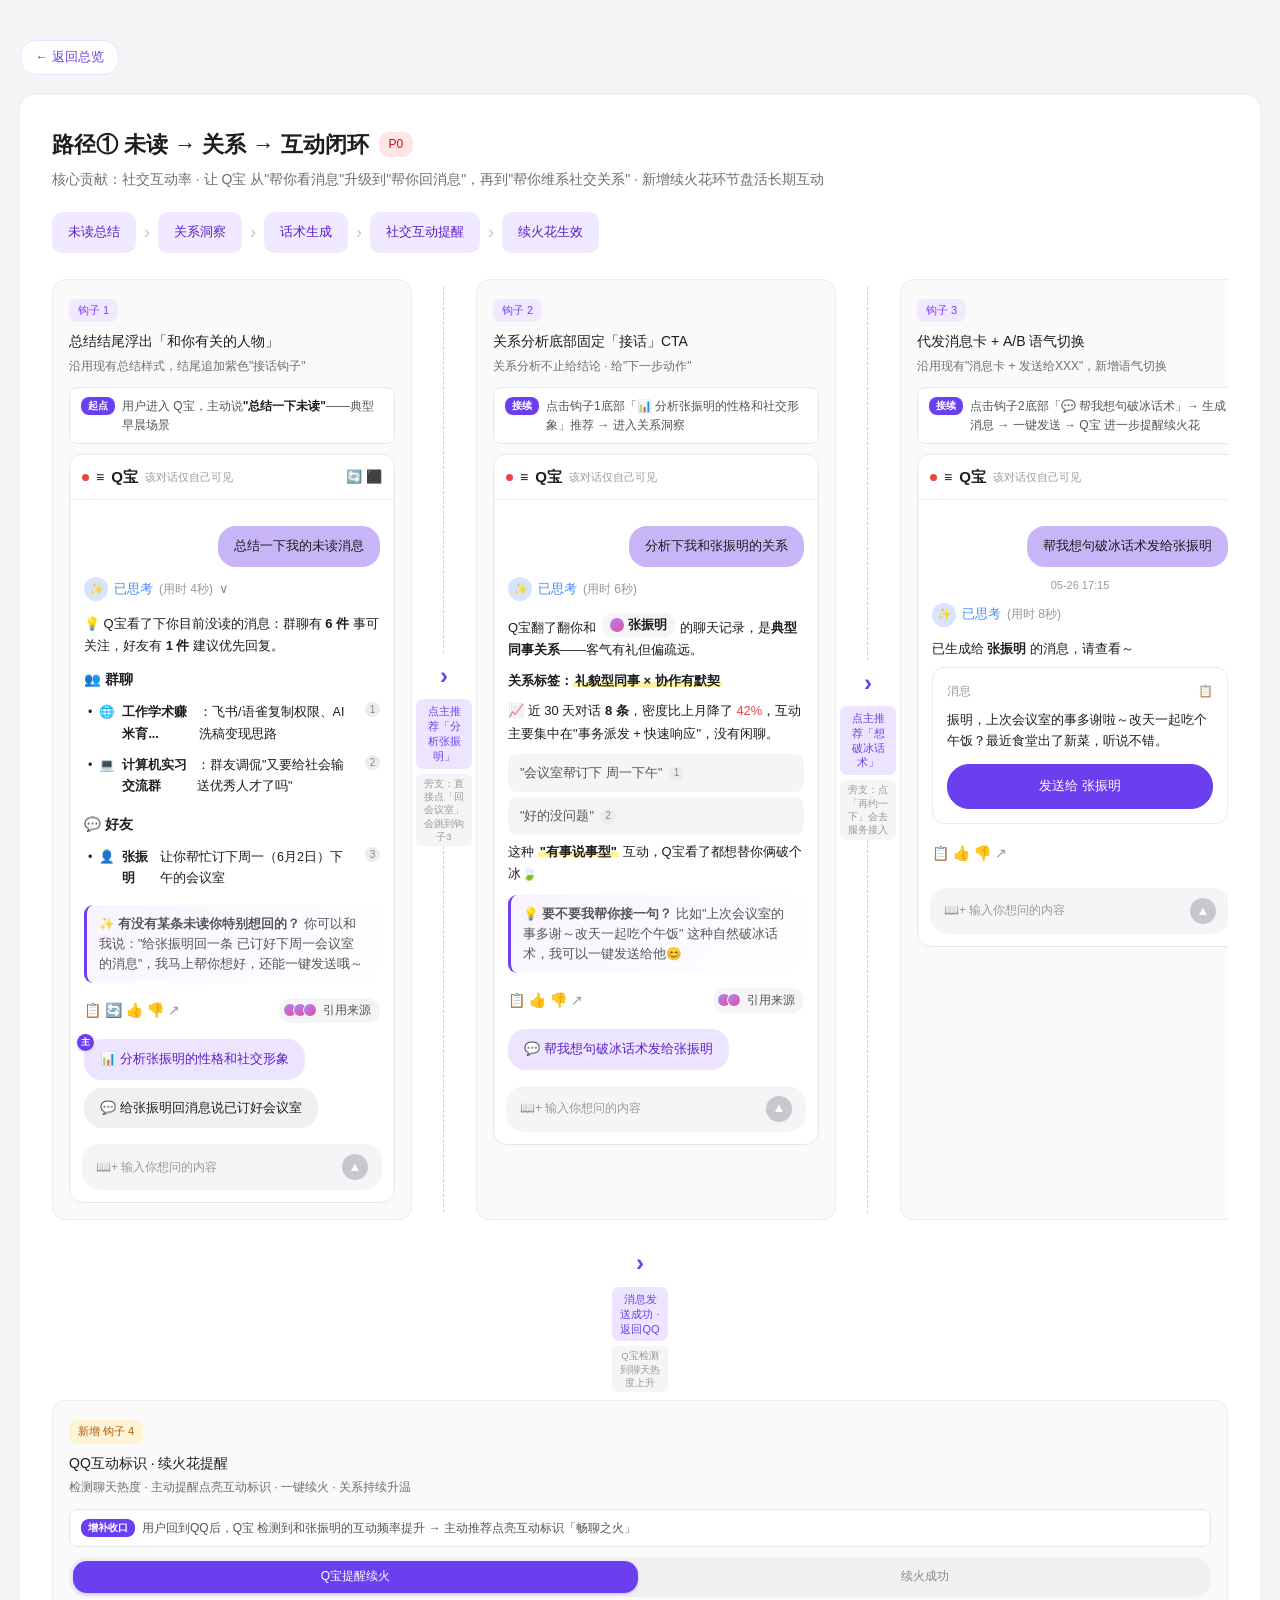
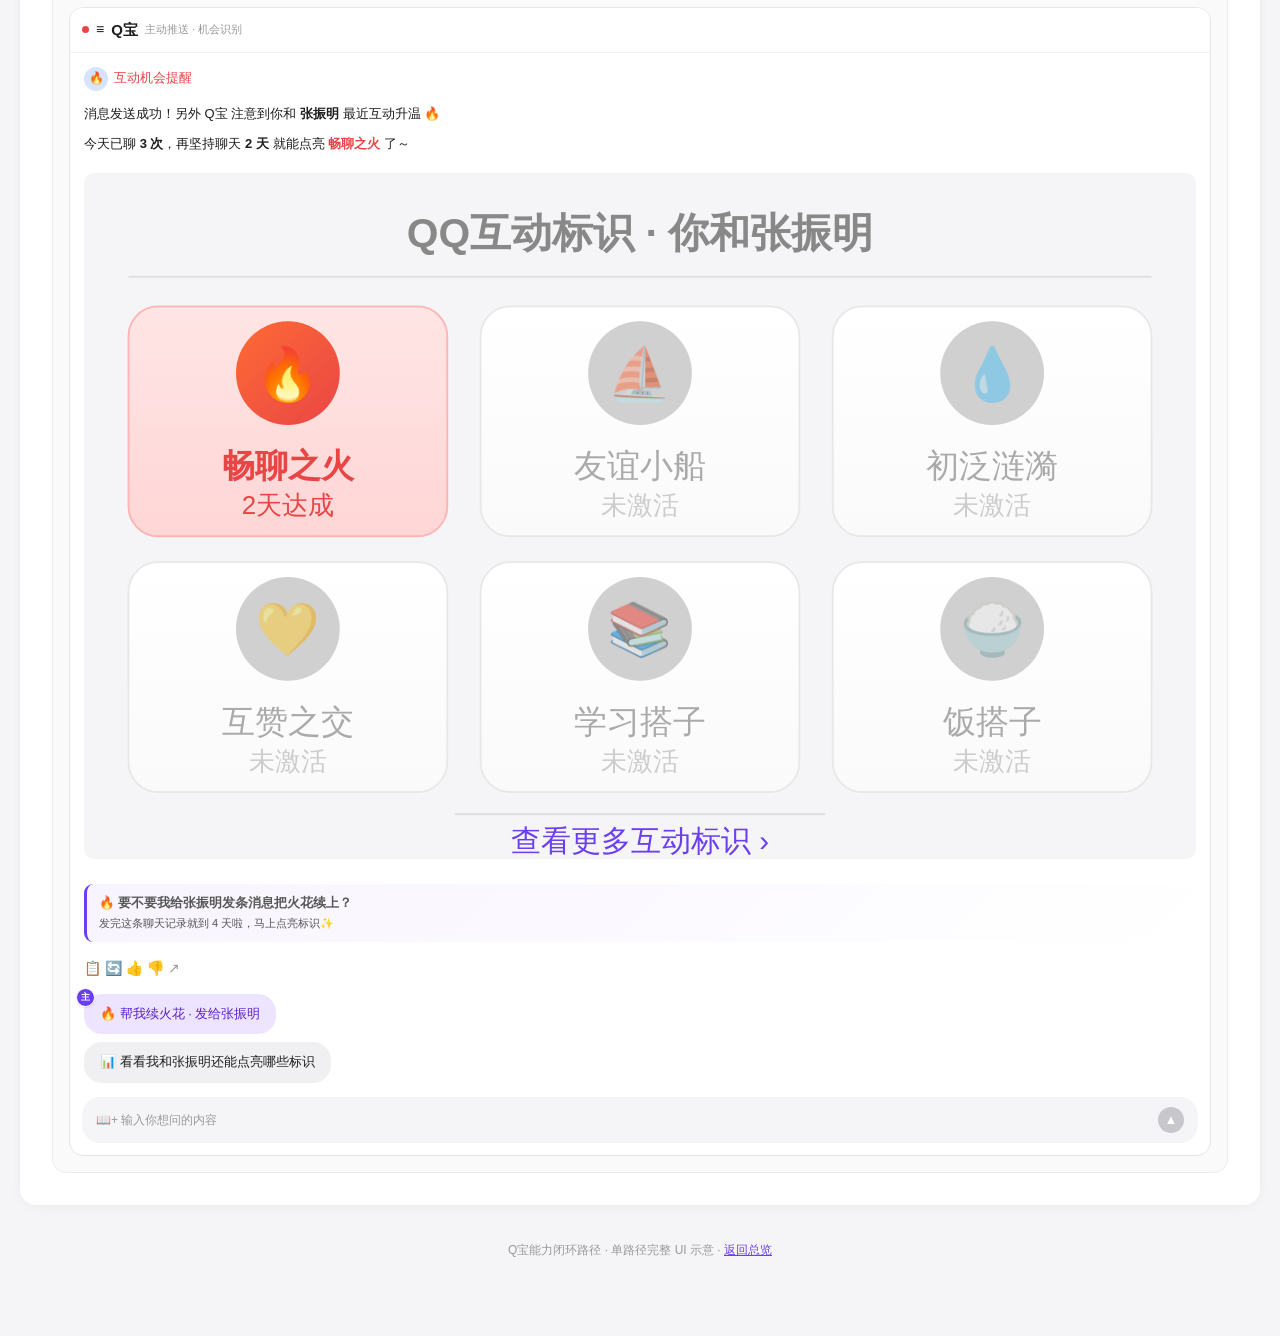
==== path1-interaction-plus.html @ 91e0b29a "feat: add hook 4 - QQ badge spark-maintenance node to path1" ====
<!DOCTYPE html>
<html lang="zh">
<head>
<meta charset="UTF-8">
<title>路径① 未读→关系→互动闭环（续火花版）· Q宝闭环路径</title>
<link rel="stylesheet" href="styles.css">
</head>
<body>
<div class="container">

  <div class="back-bar">
    <a class="back-link" href="index.html">← 返回总览</a>
  </div>

  <div class="path-section" id="p1">
<div class="path-title">
      路径① 未读 → 关系 → 互动闭环
      <span class="path-tag tag-p0">P0</span>
</div>
<div class="path-main">核心贡献：社交互动率 · 让 Q宝 从"帮你看消息"升级到"帮你回消息"，再到"帮你维系社交关系" · 新增续火花环节盘活长期互动</div>
<div class="flow">
<div class="flow-step">未读总结</div>
<div class="flow-arrow">›</div>
<div class="flow-step">关系洞察</div>
<div class="flow-arrow">›</div>
<div class="flow-step">话术生成</div>
<div class="flow-arrow">›</div>
<div class="flow-step">社交互动提醒</div>
<div class="flow-arrow">›</div>
<div class="flow-step">续火花生效</div>
</div>
<div class="hooks-row">
<!-- 钩子1：未读总结追加"和你有关的人物" -->
<div class="hook-card">
<span class="hook-label">钩子 1</span>
<div class="hook-title">总结结尾浮出「和你有关的人物」</div>
<div class="hook-desc">沿用现有总结样式，结尾追加紫色"接话钩子"</div>
<div class="scene-bar">
<span class="scene-step">起点</span>
<span>用户进入 Q宝，主动说<b>"总结一下未读"</b>——典型早晨场景</span>
</div>
<div class="phone">
<div class="ph-header">
<span class="red-dot"></span><span class="icon">≡</span>
<span class="qbao">Q宝</span><span class="meta">该对话仅自己可见</span>
<span class="right-icons">🔄 ⬛</span>
</div>
<div class="ph-body">
<div class="bub-user">总结一下我的未读消息</div>
<div class="think">
<span class="ico">✨</span><span class="label">已思考</span><span class="meta">(用时 4秒)</span><span class="caret">∨</span>
</div>
<div class="answer">
<p>💡 Q宝看了下你目前没读的消息：群聊有 <b>6 件</b> 事可关注，好友有 <b>1 件</b> 建议优先回复。</p>
<span class="h-tag">👥 群聊</span>
<ul>
<li>🌐 <b>工作学术赚米育...</b>：飞书/语雀复制权限、AI 洗稿变现思路<span class="ref">1</span></li>
<li>💻 <b>计算机实习交流群</b>：群友调侃"又要给社会输送优秀人才了吗"<span class="ref">2</span></li>
</ul>
<span class="h-tag">💬 好友</span>
<ul>
<li>👤 <b>张振明</b> 让你帮忙订下周一（6月2日）下午的会议室<span class="ref">3</span></li>
</ul>
<div class="evidence evidence-cta" style="margin-top:10px;">
                ✨ <b>有没有某条未读你特别想回的？</b> 你可以和我说："给张振明回一条 已订好下周一会议室 的消息"，我马上帮你想好，还能一键发送哦～
              </div>
</div>
<div class="action-bar">
              📋 🔄 👍 👎 ↗
              <span class="source-pill"><span class="ava-stack"><span class="a"></span><span class="a"></span><span class="a"></span></span>引用来源</span>
</div>
<div class="reco-q reco-q-strong reco-q-main">📊 分析张振明的性格和社交形象</div>
<div class="reco-q">💬 给张振明回消息说已订好会议室</div>
</div>
<div class="ph-input">📖+ 输入你想问的内容<span class="send">▲</span></div>
</div>
</div>
<!-- 衔接：钩子1 → 钩子2 -->
<div class="hook-bridge">
<div class="bridge-arrow">›</div>
<div class="bridge-action">点主推荐「分析张振明」</div>
<div class="bridge-sub">旁支：直接点「回会议室」会跳到钩子3</div>
</div>
<!-- 钩子2：关系卡片底部"接话"CTA -->
<div class="hook-card">
<span class="hook-label">钩子 2</span>
<div class="hook-title">关系分析底部固定「接话」CTA</div>
<div class="hook-desc">关系分析不止给结论 · 给"下一步动作"</div>
<div class="scene-bar">
<span class="scene-step">接续</span>
<span>点击钩子1底部「📊 分析张振明的性格和社交形象」推荐 → 进入关系洞察</span>
</div>
<div class="phone">
<div class="ph-header">
<span class="red-dot"></span><span class="icon">≡</span>
<span class="qbao">Q宝</span><span class="meta">该对话仅自己可见</span>
</div>
<div class="ph-body">
<div class="bub-user">分析下我和张振明的关系</div>
<div class="think">
<span class="ico">✨</span><span class="label">已思考</span><span class="meta">(用时 6秒)</span>
</div>
<div class="answer">
<p>Q宝翻了翻你和 <span class="friend-pill"><span class="ava"></span><b>张振明</b></span> 的聊天记录，是<b>典型同事关系</b>——客气有礼但偏疏远。</p>
<span class="label-tag">关系标签：<span class="accent">礼貌型同事 × 协作有默契</span></span>
<p style="margin-top:8px;">📈 近 30 天对话 <b>8 条</b>，密度比上月降了 <span style="color:#e84545;">42%</span>，互动主要集中在"事务派发 + 快速响应"，没有闲聊。</p>
<div class="evidence">"会议室帮订下 周一下午" <span class="ref">1</span></div>
<div class="evidence">"好的没问题" <span class="ref">2</span></div>
<p style="margin-top:6px;">这种 <b><span class="accent">"有事说事型"</span></b> 互动，Q宝看了都想替你俩破个冰🍃</p>
<div class="evidence evidence-cta" style="margin-top:10px;">
                💡 <b>要不要我帮你接一句？</b> 比如"上次会议室的事多谢～改天一起吃个午饭" 这种自然破冰话术，我可以一键发送给他😊
              </div>
</div>
<div class="action-bar">📋 👍 👎 ↗<span class="source-pill"><span class="ava-stack"><span class="a"></span><span class="a"></span></span>引用来源</span></div>
<div class="reco-q reco-q-strong">💬 帮我想句破冰话术发给张振明</div>
</div>
<div class="ph-input">📖+ 输入你想问的内容<span class="send">▲</span></div>
</div>
</div>
<!-- 衔接：钩子2 → 钩子3 -->
<div class="hook-bridge">
<div class="bridge-arrow">›</div>
<div class="bridge-action">点主推荐「想破冰话术」</div>
<div class="bridge-sub">旁支：点「再约一下」会去服务接入</div>
</div>
<!-- 钩子3：代发消息 A/B 语气切换 -->
<div class="hook-card">
<span class="hook-label">钩子 3</span>
<div class="hook-title">代发消息卡 + A/B 语气切换</div>
<div class="hook-desc">沿用现有"消息卡 + 发送给XXX"，新增语气切换</div>
<div class="scene-bar">
<span class="scene-step">接续</span>
<span>点击钩子2底部「💬 帮我想句破冰话术」→ 生成消息 → 一键发送 → Q宝 进一步提醒续火花</span>
</div>
<div class="branch-group"><div class="branch-view active" data-view="main"><div class="phone">
<div class="ph-header">
<span class="red-dot"></span><span class="icon">≡</span>
<span class="qbao">Q宝</span><span class="meta">该对话仅自己可见</span>
</div>
<div class="ph-body">
<div class="bub-user">帮我想句破冰话术发给张振明</div>
<div class="timestamp">05-26 17:15</div>
<div class="think"><span class="ico">✨</span><span class="label">已思考</span><span class="meta">(用时 8秒)</span></div>
<p style="font-size:12.5px;color:#1d1d1f;margin-bottom:8px;">已生成给 <b>张振明</b> 的消息，请查看～</p>
<div class="send-msg-card">
<div class="label">
<span>消息</span>
<span>📋</span>
</div>
<div class="content">
                振明，上次会议室的事多谢啦～改天一起吃个午饭？最近食堂出了新菜，听说不错。
              </div>
<div class="send-btn send-btn-primary">发送给 张振明</div>
</div>
<div class="action-bar">📋 👍 👎 ↗</div>
</div>
<div class="ph-input">📖+ 输入你想问的内容<span class="send">▲</span></div>
</div>
</div>
</div></div><div class="branch-view" data-view="work"><div class="phone">
<div class="ph-header">
<span class="red-dot"></span><span class="icon">≡</span>
<span class="qbao">Q宝</span><span class="meta">该对话仅自己可见</span>
</div>
<div class="ph-body">
<div class="bub-user">帮我想句破冰话术发给张振明</div>
<div class="timestamp">05-26 17:15</div>
<div class="think"><span class="ico">✨</span><span class="label">已思考</span><span class="meta">(用时 8秒)</span></div>
<p style="font-size:12.5px;color:#1d1d1f;margin-bottom:8px;">已生成给 <b>张振明</b> 的消息，请查看～</p>
<div class="send-msg-card">
<div class="label"><span>消息</span><span>📋</span></div>
<div class="content">振明你好，关于上周协助订会议室的事，再次表示感谢。如果方便的话，下周可以约个简短的对齐会议，同步下进展。</div>
<div style="display:flex;gap:6px;margin-bottom:10px;">
<div style="flex:1;text-align:center;padding:6px;background:#f0f0f3;border-radius:14px;font-size:11px;color:#888;">朋友版</div>
<div style="flex:1;text-align:center;padding:6px;background:#ede5ff;border-radius:14px;font-size:11px;color:#6b3ff0;font-weight:500;">职场版 ✓</div>
</div>
<div class="send-btn">发送给 张振明</div>
</div>
<div class="action-bar">📋 👍 👎 ↗</div>
</div>
<div class="ph-input">📖+ 输入你想问的内容<span class="send">▲</span></div>
</div></div></div>
<!-- 衔接：钩子3 → 钩子4 -->
<div class="hook-bridge">
<div class="bridge-arrow">›</div>
<div class="bridge-action">消息发送成功 · 返回QQ</div>
<div class="bridge-sub">Q宝检测到聊天热度上升</div>
</div>
<!-- 钩子4：互动标识 · 续火花 -->
<div class="hook-card">
<span class="hook-label is-insert">新增 钩子 4</span>
<div class="hook-title">QQ互动标识 · 续火花提醒</div>
<div class="hook-desc">检测聊天热度 · 主动提醒点亮互动标识 · 一键续火 · 关系持续升温</div>
<div class="scene-bar">
<span class="scene-step">增补收口</span>
<span>用户回到QQ后，Q宝 检测到和张振明的互动频率提升 → 主动推荐点亮互动标识「畅聊之火」</span>
</div>
<div class="branch-group">
<div class="branch-tabs">
<div class="branch-tab active" data-view="reminder">Q宝提醒续火</div>
<div class="branch-tab" data-view="sent">续火成功</div>
</div>
<!-- Tab A：Q宝提醒续火花 · 带SVG视觉图示 -->
<div class="branch-view active" data-view="reminder"><div class="phone">
<div class="ph-header">
<span class="red-dot"></span><span class="icon">≡</span>
<span class="qbao">Q宝</span><span class="meta">主动推送 · 机会识别</span>
</div>
<div class="ph-body" style="padding:14px;">
<div class="think"><span class="ico">🔥</span><span class="label" style="color:#e84545;">互动机会提醒</span></div>
<div class="answer">
<p style="margin-bottom:8px;">消息发送成功！另外 Q宝 注意到你和 <b>张振明</b> 最近互动升温 🔥</p>
<p style="margin-bottom:12px;">今天已聊 <b>3 次</b>，再坚持聊天 <b>2 天</b> 就能点亮 <b><span style="color:#e84545;">畅聊之火</span></b> 了～</p>
</div>
<!-- QQ 互动标识视觉图 - SVG 生成 -->
<svg viewBox="0 0 300 185" style="width:100%;height:auto;border-radius:10px;margin:6px 0 12px;background:#f5f5f7;">
<defs>
<linearGradient id="bgActive" x1="0" y1="0" x2="0" y2="1"><stop offset="0%" stop-color="#ffe5e5"/><stop offset="100%" stop-color="#ffd6d6"/></linearGradient>
<linearGradient id="bgInactive" x1="0" y1="0" x2="0" y2="1"><stop offset="0%" stop-color="#ffffff"/><stop offset="100%" stop-color="#fafafa"/></linearGradient>
<linearGradient id="fireGrad" x1="0" y1="0" x2="1" y2="1"><stop offset="0%" stop-color="#ff6b35"/><stop offset="100%" stop-color="#e84545"/></linearGradient>
</defs>
<rect x="0" y="0" width="300" height="185" rx="10" fill="#f5f5f7"/>
<text x="150" y="20" text-anchor="middle" font-size="11" font-weight="600" fill="#888" font-family="PingFang SC,sans-serif">QQ互动标识 · 你和张振明</text>
<line x1="12" y1="28" x2="288" y2="28" stroke="#e0e0e0" stroke-width="0.5"/>
<g transform="translate(12,36)">
<rect width="86" height="62" rx="8" fill="url(#bgActive)" stroke="#ffb3b3" stroke-width="0.5"/>
<rect x="29" y="4" width="28" height="28" rx="14" fill="url(#fireGrad)"/>
<text x="43" y="23" text-anchor="middle" font-size="14">🔥</text>
<text x="43" y="46" text-anchor="middle" font-size="9" fill="#e84545" font-weight="600" font-family="PingFang SC,sans-serif">畅聊之火</text>
<text x="43" y="56" text-anchor="middle" font-size="7" fill="#e84545" font-family="PingFang SC,sans-serif">2天达成</text>
</g>
<g transform="translate(107,36)">
<rect width="86" height="62" rx="8" fill="url(#bgInactive)" stroke="#e8e8e8" stroke-width="0.5"/>
<rect x="29" y="4" width="28" height="28" rx="14" fill="#d0d0d0"/>
<text x="43" y="23" text-anchor="middle" font-size="14" opacity="0.5">⛵</text>
<text x="43" y="46" text-anchor="middle" font-size="9" fill="#aaa" font-family="PingFang SC,sans-serif">友谊小船</text>
<text x="43" y="56" text-anchor="middle" font-size="7" fill="#ccc" font-family="PingFang SC,sans-serif">未激活</text>
</g>
<g transform="translate(202,36)">
<rect width="86" height="62" rx="8" fill="url(#bgInactive)" stroke="#e8e8e8" stroke-width="0.5"/>
<rect x="29" y="4" width="28" height="28" rx="14" fill="#d0d0d0"/>
<text x="43" y="23" text-anchor="middle" font-size="14" opacity="0.5">💧</text>
<text x="43" y="46" text-anchor="middle" font-size="9" fill="#aaa" font-family="PingFang SC,sans-serif">初泛涟漪</text>
<text x="43" y="56" text-anchor="middle" font-size="7" fill="#ccc" font-family="PingFang SC,sans-serif">未激活</text>
</g>
<g transform="translate(12,105)">
<rect width="86" height="62" rx="8" fill="url(#bgInactive)" stroke="#e8e8e8" stroke-width="0.5"/>
<rect x="29" y="4" width="28" height="28" rx="14" fill="#d0d0d0"/>
<text x="43" y="23" text-anchor="middle" font-size="14" opacity="0.5">💛</text>
<text x="43" y="46" text-anchor="middle" font-size="9" fill="#aaa" font-family="PingFang SC,sans-serif">互赞之交</text>
<text x="43" y="56" text-anchor="middle" font-size="7" fill="#ccc" font-family="PingFang SC,sans-serif">未激活</text>
</g>
<g transform="translate(107,105)">
<rect width="86" height="62" rx="8" fill="url(#bgInactive)" stroke="#e8e8e8" stroke-width="0.5"/>
<rect x="29" y="4" width="28" height="28" rx="14" fill="#d0d0d0"/>
<text x="43" y="23" text-anchor="middle" font-size="14" opacity="0.5">📚</text>
<text x="43" y="46" text-anchor="middle" font-size="9" fill="#aaa" font-family="PingFang SC,sans-serif">学习搭子</text>
<text x="43" y="56" text-anchor="middle" font-size="7" fill="#ccc" font-family="PingFang SC,sans-serif">未激活</text>
</g>
<g transform="translate(202,105)">
<rect width="86" height="62" rx="8" fill="url(#bgInactive)" stroke="#e8e8e8" stroke-width="0.5"/>
<rect x="29" y="4" width="28" height="28" rx="14" fill="#d0d0d0"/>
<text x="43" y="23" text-anchor="middle" font-size="14" opacity="0.5">🍚</text>
<text x="43" y="46" text-anchor="middle" font-size="9" fill="#aaa" font-family="PingFang SC,sans-serif">饭搭子</text>
<text x="43" y="56" text-anchor="middle" font-size="7" fill="#ccc" font-family="PingFang SC,sans-serif">未激活</text>
</g>
<g transform="translate(0,173)">
<line x1="100" y1="0" x2="200" y2="0" stroke="#ddd" stroke-width="0.5"/>
<text x="150" y="10" text-anchor="middle" font-size="8" fill="#6b3ff0" font-family="PingFang SC,sans-serif">查看更多互动标识 ›</text>
</g>
</svg>
<div class="evidence evidence-cta" style="margin-top:6px;">
🔥 <b>要不要我给张振明发条消息把火花续上？</b><br>
<span style="font-size:11px;">发完这条聊天记录就到 4 天啦，马上点亮标识✨</span>
</div>
<div class="action-bar">📋 🔄 👍 👎 ↗</div>
<div class="reco-q reco-q-strong reco-q-main" style="margin-top:6px;">🔥 帮我续火花 · 发给张振明</div>
<div class="reco-q">📊 看看我和张振明还能点亮哪些标识</div>
</div>
<div class="ph-input">📖+ 输入你想问的内容<span class="send">▲</span></div>
</div>
</div>
<!-- Tab B：续火成功 · 带SVG视觉图示 -->
<div class="branch-view" data-view="sent"><div class="phone">
<div class="ph-header">
<span class="red-dot"></span><span class="icon">≡</span>
<span class="qbao">Q宝</span><span class="meta">续火完成</span>
</div>
<div class="ph-body" style="padding:14px;">
<div class="bub-user">帮我续火花 · 发给张振明</div>
<div class="timestamp">05-27 09:23</div>
<div class="think"><span class="ico">🔥</span><span class="label" style="color:#e84545;">续火已发出</span></div>
<div class="send-msg-card">
<div class="label"><span>消息</span><span>📋</span></div>
<div class="content">突然发现咱俩今天聊得挺多～再聊两天是不是能点亮那个🔥畅聊之火了 😄</div>
<div class="send-btn send-btn-primary" style="background:#34c759;border-color:#34c759;">✅ 已发送 · 等待回复</div>
</div>
<!-- 续火进度视觉图 - SVG 生成 -->
<svg viewBox="0 0 300 95" style="width:100%;height:auto;border-radius:10px;margin:10px 0;">
<defs>
<linearGradient id="greenBg" x1="0" y1="0" x2="0" y2="1"><stop offset="0%" stop-color="#e8f8e8"/><stop offset="100%" stop-color="#d4f5d4"/></linearGradient>
<linearGradient id="fireGlow" x1="0" y1="0" x2="1" y2="1"><stop offset="0%" stop-color="#ff8844"/><stop offset="100%" stop-color="#ff4444"/></linearGradient>
</defs>
<rect x="0" y="0" width="300" height="95" rx="10" fill="url(#greenBg)" stroke="#b8e6b8" stroke-width="0.5"/>
<circle cx="40" cy="38" r="22" fill="url(#fireGlow)" opacity="0.9"/>
<text x="40" y="44" text-anchor="middle" font-size="22">🔥</text>
<text x="155" y="30" text-anchor="middle" font-size="14" font-weight="600" fill="#1d7035" font-family="PingFang SC,sans-serif">距离点亮「畅聊之火」还有 1 天</text>
<text x="155" y="48" text-anchor="middle" font-size="10" fill="#888" font-family="PingFang SC,sans-serif">对方回复后 · 明天再聊一句即可点亮 ✨</text>
<rect x="30" y="62" width="240" height="6" rx="3" fill="#c8e6c9"/>
<rect x="30" y="62" width="160" height="6" rx="3" fill="#43a047"/>
<text x="270" y="67" text-anchor="end" font-size="8" fill="#43a047" font-weight="600" font-family="PingFang SC,sans-serif">3/4天</text>
</svg>
<div class="evidence evidence-hi">
💡 明天Q宝会再提醒你和张振明续一句话～每次多聊一句，标识就多点亮一个
</div>
<div class="action-bar">📋 🔄 👍 👎 ↗</div>
<div class="reco-q">🔔 给我开个每日续火提醒</div>
</div>
<div class="ph-input">📖+ 输入你想问的内容<span class="send">▲</span></div>
</div>
</div>
</div>
</div>
</div>

  <div style="text-align:center;padding:36px;color:#999;font-size:12px;">
    Q宝能力闭环路径 · 单路径完整 UI 示意 · <a href="index.html" style="color:#6b3ff0;">返回总览</a>
  </div>

</div>
<script>
  document.addEventListener('click', function(e){
    if (!e.target.classList.contains('branch-tab')) return;
    var tab = e.target;
    var group = tab.closest('.branch-group');
    if (!group) return;
    group.querySelectorAll('.branch-tab').forEach(function(t){ t.classList.remove('active'); });
    tab.classList.add('active');
    var target = tab.dataset.view;
    group.querySelectorAll('.branch-view').forEach(function(v){
      v.classList.toggle('active', v.dataset.view === target);
    });
  });
</script>
</body>
</html>
---- styles.css ----
* { box-sizing: border-box; margin: 0; padding: 0; }
body {
  font-family: -apple-system, BlinkMacSystemFont, "PingFang SC", "Microsoft YaHei", sans-serif;
  background: #f5f5f7; color: #1d1d1f; line-height: 1.6;
  padding: 40px 20px;
}
.container { max-width: 1640px; margin: 0 auto; }
h1 { font-size: 28px; font-weight: 600; margin-bottom: 8px; }
.subtitle { color: #6e6e73; font-size: 14px; margin-bottom: 24px; }

/* 顶部返回 */
.back-bar { margin-bottom: 20px; }
.back-link {
  text-decoration: none; color: #6b3ff0; font-size: 13px;
  padding: 6px 14px; background: #fff; border-radius: 16px;
  border: 1px solid #ede0ff; display: inline-flex; align-items: center; gap: 4px;
}
.back-link:hover { background: #ede5ff; }

/* 路径段 */
.path-section {
  background: #fff; border-radius: 16px; padding: 32px;
  box-shadow: 0 2px 12px rgba(0,0,0,0.04);
}
.path-title {
  font-size: 22px; font-weight: 600; margin-bottom: 6px;
  display: flex; align-items: center; gap: 10px;
}
.path-tag {
  display: inline-block; padding: 3px 10px; border-radius: 10px;
  font-size: 12px; font-weight: 500;
}
.tag-p0 { background: #ffe5e5; color: #c91111; }
.tag-p1 { background: #fff3d6; color: #b35900; }
.tag-p2 { background: #e3f2e9; color: #1d7035; }
.tag-p3 { background: #e6f0fb; color: #0856a3; }
.path-main { color: #6e6e73; font-size: 14px; margin-bottom: 20px; line-height: 1.7; }

/* 流程图 */
.flow {
  display: flex; align-items: center; justify-content: flex-start;
  margin: 14px 0 26px; gap: 8px; flex-wrap: wrap;
}
.flow-step {
  padding: 10px 16px; background: #f0e9ff;
  border-radius: 10px; font-size: 13px;
  color: #5b1ec9; font-weight: 500;
}
.flow-arrow { color: #c8c8cc; font-size: 18px; }

/* 钩子卡横排（无栅格限制，flex 自适应） */
.hooks-row {
  display: flex; align-items: stretch; gap: 0;
  overflow-x: auto; padding-bottom: 12px;
}
.hook-card {
  flex: 0 0 360px;
  background: #fafafa; border-radius: 14px; padding: 16px;
  border: 1px solid #ececec;
}
.hook-card.is-insert { background: #fff8e7; border-color: #ffe0a0; }
.hook-bridge {
  flex: 0 0 64px;
  display: flex; flex-direction: column; align-items: center; justify-content: center;
  padding: 8px 4px;
}
.hook-bridge::before, .hook-bridge::after {
  content: ""; flex: 1; width: 1px;
  border-left: 1px dashed #d6c4ff;
}
.hook-bridge .bridge-arrow {
  color: #6b3ff0; font-size: 24px; font-weight: 700; margin: 4px 0;
}
.hook-bridge .bridge-action {
  font-size: 11px; color: #6b3ff0; font-weight: 500;
  background: #ede5ff; padding: 5px 7px; border-radius: 7px;
  text-align: center; line-height: 1.35;
  max-width: 56px;
}
.hook-bridge .bridge-sub {
  font-size: 9.5px; color: #999; line-height: 1.4;
  background: #f5f5f7; padding: 3px 5px; border-radius: 5px;
  text-align: center; max-width: 56px;
  margin-top: 5px;
}

.hook-label {
  font-size: 11px; font-weight: 500; color: #7b3ff2;
  background: #f0e9ff; display: inline-block;
  padding: 3px 9px; border-radius: 8px; margin-bottom: 8px;
}
.hook-label.is-insert { background: #fff3d6; color: #b35900; }
.hook-title { font-size: 14px; font-weight: 500; margin-bottom: 4px; }
.hook-desc { font-size: 12px; color: #6e6e73; margin-bottom: 12px; line-height: 1.55; }

/* 场景叙事条 */
.scene-bar {
  background: #fff; border: 1px solid #e8e8ec;
  border-radius: 8px; padding: 9px 11px; margin-bottom: 10px;
  font-size: 12px; color: #555; line-height: 1.55;
  display: flex; align-items: flex-start; gap: 7px;
}
.scene-bar .scene-step {
  background: #6b3ff0; color: #fff;
  font-size: 10px; font-weight: 600;
  padding: 2px 7px; border-radius: 8px;
  flex-shrink: 0; line-height: 1.4;
}
.scene-bar .scene-step.is-insert { background: #b35900; }
.scene-bar b { color: #1d1d1f; font-weight: 600; }

/* Q宝手机 shell */
.phone {
  background: #fff; border-radius: 14px;
  width: 100%; min-height: 460px;
  border: 1px solid #e5e5ea; overflow: hidden;
  display: flex; flex-direction: column;
}
.ph-header {
  background: #fff; padding: 10px 12px;
  border-bottom: 0.5px solid #f0f0f0;
  display: flex; align-items: center; gap: 7px;
  font-size: 13px; flex-shrink: 0;
}
.ph-header .red-dot { width: 7px; height: 7px; border-radius: 50%; background: #e84545; }
.ph-header .icon { color: #1d1d1f; font-size: 14px; }
.ph-header .qbao { font-weight: 600; font-size: 15px; }
.ph-header .meta { color: #999; font-size: 11px; }
.ph-header .right-icons { margin-left: auto; color: #999; font-size: 13px; display: flex; gap: 8px;}
.ph-body { flex: 1; padding: 16px 14px; background: #fff; overflow-y: auto; }
.ph-input {
  margin: 0 12px 12px; padding: 10px 14px;
  background: #f5f5f7; border-radius: 18px;
  display: flex; align-items: center; gap: 8px;
  font-size: 12px; color: #999;
  flex-shrink: 0;
}
.ph-input .send {
  margin-left: auto; width: 26px; height: 26px;
  border-radius: 50%; background: #c8c8cc; color: #fff;
  display: flex; align-items: center; justify-content: center;
  font-size: 13px;
}

/* 对话气泡 */
.bub-user {
  background: #c8b5f7; color: #1d1d1f;
  padding: 10px 16px; border-radius: 18px;
  max-width: 80%; margin: 10px 0 10px auto;
  font-size: 13px; font-weight: 500;
  width: fit-content;
}

/* 思考状态 */
.think {
  display: flex; align-items: center; gap: 6px;
  font-size: 13px; color: #888; margin-bottom: 12px;
}
.think .ico {
  width: 24px; height: 24px; border-radius: 50%;
  background: #d6e4ff; color: #4a8dff;
  display: flex; align-items: center; justify-content: center;
  font-size: 12px;
}
.think .label { color: #4a8dff; font-weight: 500; font-size: 13px; }
.think .meta { color: #999; font-size: 12px; }

/* 回答正文（markdown 风格） */
.answer { font-size: 13px; line-height: 1.7; color: #1d1d1f; }
.answer p { margin-bottom: 9px; }
.answer b { font-weight: 600; }
.answer .h-tag {
  font-weight: 600; font-size: 13.5px;
  margin: 12px 0 5px; display: block;
}
.answer ul { margin: 5px 0 10px; padding-left: 4px; list-style: none; }
.answer ul li {
  padding: 5px 0; font-size: 12.5px;
  display: flex; gap: 7px; align-items: flex-start;
}
.answer ul li::before { content: "•"; color: #1d1d1f; flex-shrink: 0; }

/* 引用角标 */
.ref {
  display: inline-flex; align-items: center; justify-content: center;
  background: #ececec; color: #888;
  font-size: 10px; border-radius: 8px;
  padding: 0 5px; height: 15px; min-width: 15px;
  margin-left: 3px; vertical-align: middle;
  font-weight: 500;
}

/* 引文小卡 */
.evidence {
  background: #f5f5f7; border-radius: 9px;
  padding: 9px 12px; margin: 5px 0;
  font-size: 12.5px; color: #555; line-height: 1.6;
}
.evidence-hi { background: #fef3c7; border-left: 3px solid #f59e0b; }
.evidence-cta { background: linear-gradient(135deg, #f8f4ff, #fff); border-left: 3px solid #6b3ff0; }

/* 操作栏 */
.action-bar {
  display: flex; gap: 16px; align-items: center;
  padding: 10px 0 8px;
  font-size: 14px; color: #999;
}
.action-bar .source-pill {
  margin-left: auto;
  display: flex; align-items: center; gap: 4px;
  font-size: 12px; color: #555;
  background: #f5f5f7; border-radius: 12px; padding: 3px 9px 3px 4px;
}
.source-pill .ava-stack { display: flex; margin-right: 2px; }
.source-pill .ava-stack .a {
  width: 14px; height: 14px; border-radius: 50%;
  border: 1px solid #fff; margin-left: -4px;
  background: linear-gradient(135deg, #a78bfa, #ec4899);
}
.source-pill .ava-stack .a:first-child { margin-left: 0; }

/* 推荐 query 灰色胶囊 */
.reco-q {
  background: #f0f0f3; color: #1d1d1f;
  padding: 10px 16px; border-radius: 18px;
  font-size: 13px; margin-top: 8px;
  width: fit-content;
}
.reco-q-strong {
  background: #ede5ff; color: #5b1ec9;
  font-weight: 500;
}
.reco-q-main { position: relative; }
.reco-q-main::before {
  content: "主"; position: absolute; left: -8px; top: -6px;
  background: #6b3ff0; color: #fff;
  font-size: 9px; font-weight: 600;
  width: 17px; height: 17px; border-radius: 50%;
  display: flex; align-items: center; justify-content: center;
  border: 1.5px solid #fff;
  box-shadow: 0 1px 2px rgba(0,0,0,0.1);
}

/* 关系小元素 */
.friend-pill {
  display: inline-flex; align-items: center; gap: 4px;
  background: #f5f5f7; padding: 1px 8px; border-radius: 10px;
  margin: 0 2px;
}
.friend-pill .ava {
  width: 14px; height: 14px; border-radius: 50%;
  background: linear-gradient(135deg, #a78bfa, #ec4899);
}
.accent {
  background: linear-gradient(120deg, #fff3a0 0%, #fff3a0 100%);
  background-size: 100% 35%;
  background-position: 0 88%;
  background-repeat: no-repeat;
  padding: 0 2px;
}
.label-tag {
  font-weight: 600; color: #1d1d1f; margin-top: 6px; display: block;
}

/* 代发消息卡 */
.timestamp { text-align: center; font-size: 11px; color: #999; margin: 8px 0; }
.send-msg-card {
  background: #fff; border: 1px solid #ece8f8;
  border-radius: 12px; padding: 14px;
  margin: 8px 0;
}
.send-msg-card .label {
  color: #999; font-size: 12px; margin-bottom: 6px;
  display: flex; justify-content: space-between;
}
.send-msg-card .content {
  font-size: 13px; color: #1d1d1f; line-height: 1.65;
  margin: 8px 0 12px;
}
.send-msg-card .send-btn {
  width: 100%; padding: 11px;
  background: #f8f7fc; border: 0.5px solid #e3dffa;
  border-radius: 22px; text-align: center;
  font-size: 13px; color: #1d1d1f; font-weight: 500;
}
.send-msg-card .send-btn-primary { background: #6b3ff0; color: #fff; border-color: #6b3ff0; }

/* 找人/群卡 */
.person-card {
  background: #fff; border-radius: 14px;
  padding: 12px; margin-bottom: 9px;
  box-shadow: 0 1px 4px rgba(0,0,0,0.04);
  border: 0.5px solid #efefef;
  display: flex; gap: 12px; align-items: center;
}
.person-avatar {
  width: 44px; height: 44px; border-radius: 50%;
  background: linear-gradient(135deg, #ffd6e0, #c5b0ff);
  display: flex; align-items: center; justify-content: center;
  font-size: 20px; flex-shrink: 0;
}
.person-info { flex: 1; min-width: 0; }
.person-info .pname {
  font-size: 14px; font-weight: 500; color: #1d1d1f;
  margin-bottom: 3px;
}
.person-info .ptag {
  display: inline-block;
  background: #f0f0f3; color: #888;
  font-size: 10px; padding: 1px 6px;
  border-radius: 4px; margin-right: 3px;
}
.person-info .preason {
  font-size: 12px; color: #999; margin-top: 3px;
}
.person-add {
  background: #f0f0f3; color: #1d1d1f;
  padding: 7px 14px; border-radius: 16px;
  font-size: 12.5px; flex-shrink: 0;
}
.person-add-primary { background: #ede5ff; color: #6b3ff0; }

/* 游戏礼包列表 */
.game-card {
  background: #fff; border-radius: 14px; padding: 14px;
  border: 0.5px solid #efefef;
  box-shadow: 0 1px 4px rgba(0,0,0,0.04);
}
.game-section-title { font-size: 12px; color: #999; margin-bottom: 8px; }
.game-item {
  display: flex; gap: 11px; align-items: center;
  padding: 9px 0; border-bottom: 0.5px solid #f0f0f0;
}
.game-item:last-child { border-bottom: none; }
.game-icon {
  width: 40px; height: 40px; border-radius: 6px;
  flex-shrink: 0; display: flex; align-items: center; justify-content: center;
  font-size: 17px; color: #fff;
}
.game-icon-diamond { background: linear-gradient(135deg, #d1b3ff, #8b6fc7); }
.game-icon-blue { background: linear-gradient(135deg, #3a5fc4, #1e3a7a); }
.game-icon-orange { background: linear-gradient(135deg, #ff9966, #ff5e62); }
.game-icon-purple { background: linear-gradient(135deg, #5a2a6b, #2c1638); }
.game-icon-pink { background: linear-gradient(135deg, #f5a3c0, #d4536e); }
.game-info { flex: 1; }
.game-info .gtitle { font-size: 14px; color: #1d1d1f; }
.game-info .gsub { font-size: 11.5px; color: #999; margin-top: 2px; }

/* 简报 / 推送 */
.push-card {
  background: linear-gradient(135deg,#fff4f8,#fff);
  border-radius: 14px; padding: 16px;
  border-left: 4px solid #ec4899;
}
.report-block { margin-top: 8px; }
.report-block .r-title { font-size: 13.5px; font-weight: 600; margin: 11px 0 6px; }
.todo-item {
  display: flex; align-items: center; gap: 9px;
  padding: 7px 0; border-bottom: 0.5px solid #f0f0f0;
  font-size: 12.5px;
}
.todo-item:last-child { border-bottom: none; }
.todo-item .pri { width: 7px; height: 7px; border-radius: 50%; flex-shrink: 0; }
.pri-high { background: #e84545; }
.pri-mid { background: #f59e0b; }
.pri-low { background: #c8c8cc; }
.todo-item .act {
  margin-left: auto; font-size: 11px; color: #6b3ff0;
  background: #ede5ff; padding: 3px 9px; border-radius: 9px;
}

/* 分享图 modal */
.modal-overlay {
  position: relative; padding: 22px 14px;
  background: rgba(0,0,0,0.45); min-height: 460px;
}
.modal-card {
  background: #fff; border-radius: 14px; padding: 14px;
  box-shadow: 0 4px 16px rgba(0,0,0,0.15);
}
.modal-card .mc-head {
  display: flex; align-items: center; gap: 8px;
  padding-bottom: 9px; border-bottom: 0.5px solid #eee;
}
.mc-head .qicon {
  width: 30px; height: 30px; border-radius: 50%;
  background: #000; color: #fff;
  display: flex; align-items: center; justify-content: center;
  font-size: 15px; font-weight: 700;
}
.mc-head .mc-name { font-weight: 600; font-size: 14px; }
.mc-head .mc-time { font-size: 11px; color: #999; }
.modal-actions { display: flex; gap: 8px; margin-top: 14px; }
.modal-actions button {
  flex: 1; padding: 10px; border-radius: 22px;
  border: 1px solid #e5e5ea; background: #fff;
  font-size: 13px; color: #1d1d1f; cursor: pointer;
}
.modal-actions .btn-primary {
  background: #6b3ff0; color: #fff; border-color: #6b3ff0;
}

/* === 首页样式 === */
.index-grid {
  display: grid; grid-template-columns: repeat(auto-fill, minmax(280px, 1fr));
  gap: 16px; margin-top: 20px;
}
.index-card {
  background: #fff; border-radius: 14px; padding: 20px;
  border: 1px solid #ececec;
  text-decoration: none; color: inherit;
  transition: all 0.15s;
  display: block;
}
.index-card:hover {
  border-color: #6b3ff0;
  box-shadow: 0 4px 12px rgba(107,63,240,0.08);
  transform: translateY(-2px);
}
.index-card .idx-num {
  font-size: 11px; color: #6b3ff0; font-weight: 600;
  margin-bottom: 4px; display: flex; align-items: center; gap: 6px;
}
.index-card .idx-title {
  font-size: 17px; font-weight: 600; margin-bottom: 6px;
  color: #1d1d1f;
}
.index-card .idx-main {
  font-size: 12.5px; color: #6e6e73; line-height: 1.6;
  margin-bottom: 10px;
}
.index-card .idx-flow {
  font-size: 11px; color: #888;
  background: #f8f9fb; padding: 7px 10px; border-radius: 8px;
}
.index-card .idx-meta {
  margin-top: 8px; font-size: 11px; color: #6b3ff0;
  display: flex; justify-content: space-between;
}

/* 方法论区 */
.methodology {
  background: linear-gradient(135deg, #f8f4ff 0%, #fff 100%);
  border-radius: 16px; padding: 28px;
  margin-bottom: 24px;
  border: 1px solid #ede0ff;
}
.meth-title { font-size: 18px; font-weight: 600; margin-bottom: 14px; }
.meth-block-title { font-size: 13px; font-weight: 600; color: #5b1ec9; margin: 16px 0 8px; }
.meth-flow {
  display: grid; grid-template-columns: 1fr 30px 1fr 30px 1fr 30px 1fr;
  gap: 0; align-items: stretch;
}
.meth-flow-step {
  background: #fff; border: 1px solid #e3d6f7;
  border-radius: 10px; padding: 12px;
}
.meth-flow-step .num {
  width: 22px; height: 22px; border-radius: 50%;
  background: #6b3ff0; color: #fff;
  font-size: 11px; font-weight: 600;
  display: flex; align-items: center; justify-content: center;
  margin-bottom: 6px;
}
.meth-flow-step .mtitle { font-size: 13px; font-weight: 600; margin-bottom: 4px; }
.meth-flow-step .mdesc { font-size: 11.5px; color: #666; line-height: 1.5; }
.meth-flow-step.is-hook { background: #ede5ff; border-color: #d6c4ff; }
.meth-flow-step.is-hook .num { background: #ec4899; }
.meth-flow-arrow {
  display: flex; align-items: center; justify-content: center;
  color: #c8b5f7; font-size: 20px; font-weight: 700;
}
.meth-features {
  display: grid; grid-template-columns: repeat(3, 1fr); gap: 12px;
  margin-top: 8px;
}
.meth-feat {
  background: #fff; border: 1px solid #e3d6f7;
  border-radius: 10px; padding: 12px;
  border-left: 3px solid #6b3ff0;
}
.meth-feat .ft-title { font-size: 13px; font-weight: 600; margin-bottom: 4px; color: #1d1d1f; }
.meth-feat .ft-desc { font-size: 11.5px; color: #666; line-height: 1.55; }

/* Tab 切换（路径①钩子3 A/B 语气） */
.branch-tabs {
  display: flex; gap: 4px; margin-bottom: 10px;
  background: #f0f0f3; border-radius: 18px; padding: 4px;
}
.branch-tab {
  flex: 1; padding: 6px 10px; border-radius: 14px;
  font-size: 12px; font-weight: 500; color: #888;
  cursor: pointer; text-align: center;
  transition: all 0.15s;
  user-select: none;
}
.branch-tab.active {
  background: #6b3ff0; color: #fff;
  box-shadow: 0 1px 3px rgba(107,63,240,0.3);
}
.branch-tab:hover:not(.active) { color: #6b3ff0; }
.branch-view { display: none; }
.branch-view.active { display: block; }
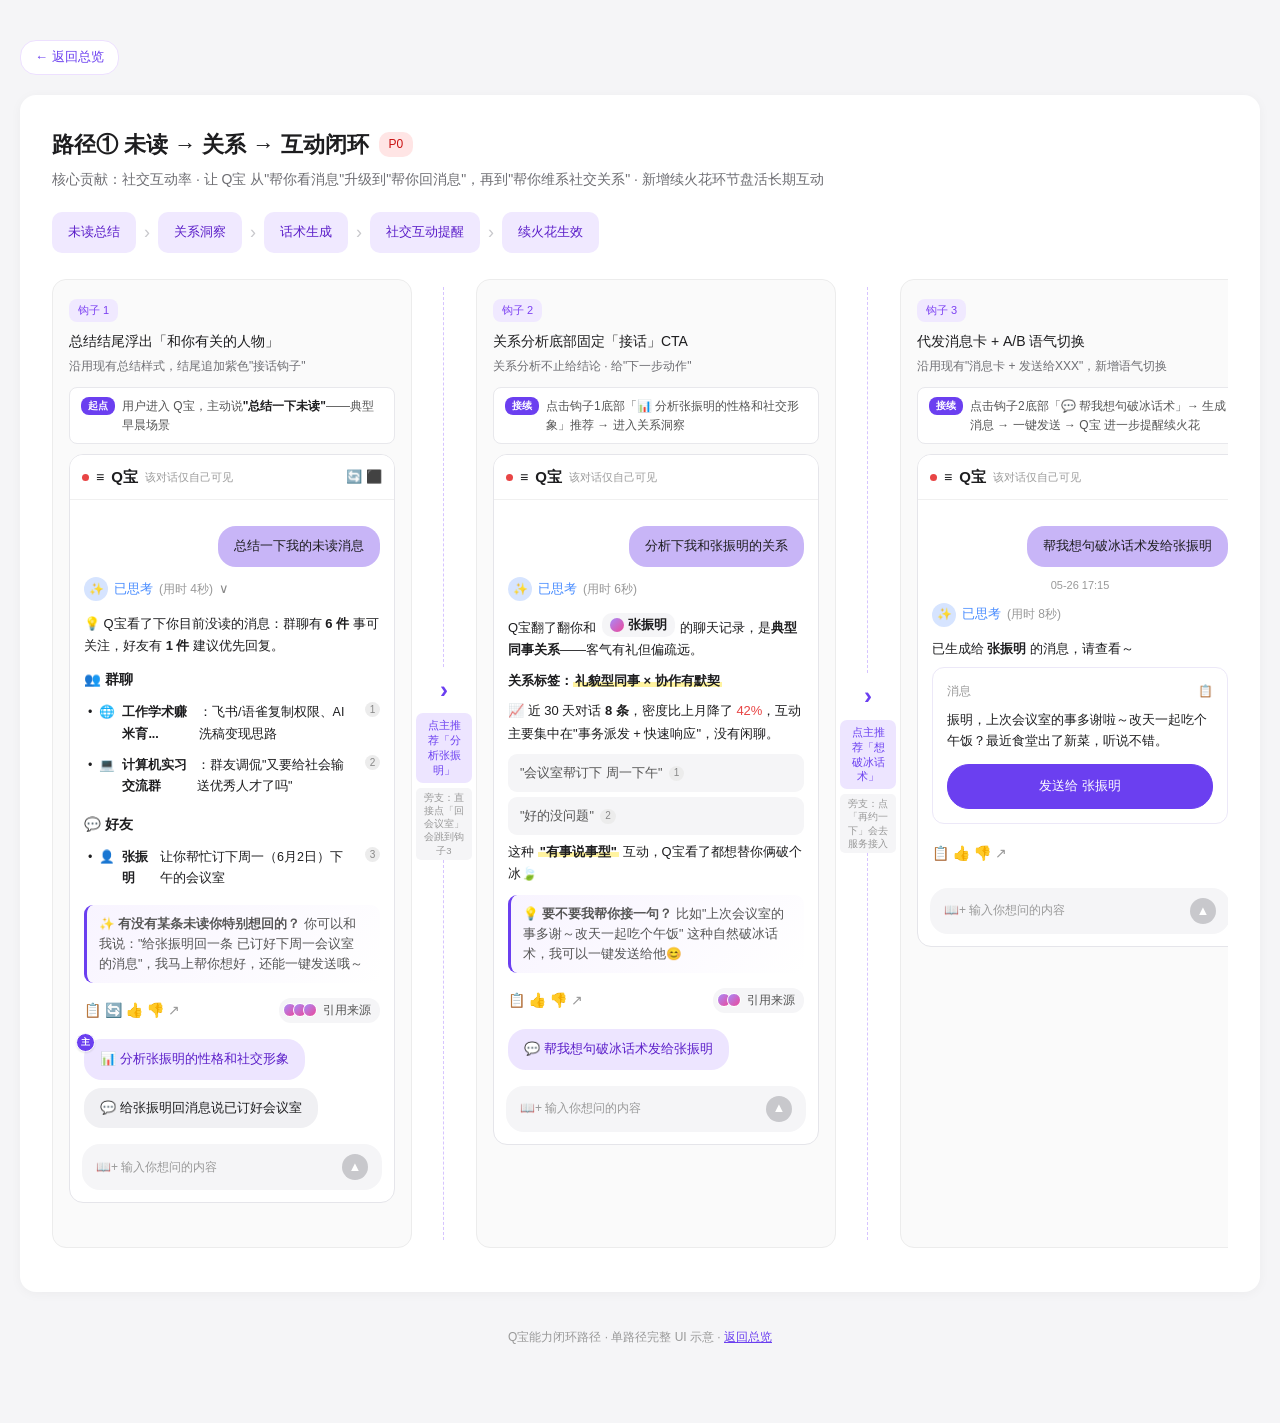
==== commit 6c05661c: "fix: move hooks-row close after hook 4 so all hooks are in the same row" ====
--- a/path1-interaction-plus.html
+++ b/path1-interaction-plus.html
@@ -179,7 +179,7 @@
 <div class="action-bar">📋 👍 👎 ↗</div>
 </div>
 <div class="ph-input">📖+ 输入你想问的内容<span class="send">▲</span></div>
-</div></div></div>
+</div></div>
 <!-- 衔接：钩子3 → 钩子4 -->
 <div class="hook-bridge">
 <div class="bridge-arrow">›</div>
@@ -322,6 +322,7 @@
 </div>
 </div>
 </div>
+</div>
 
   <div style="text-align:center;padding:36px;color:#999;font-size:12px;">
     Q宝能力闭环路径 · 单路径完整 UI 示意 · <a href="index.html" style="color:#6b3ff0;">返回总览</a>
--- a/styles.css
+++ b/styles.css
@@ -50,11 +50,11 @@
 
 /* 钩子卡横排（无栅格限制，flex 自适应） */
 .hooks-row {
-  display: flex; align-items: stretch; gap: 0;
+  display: flex; flex-wrap: nowrap; align-items: stretch; gap: 0;
   overflow-x: auto; padding-bottom: 12px;
 }
 .hook-card {
-  flex: 0 0 360px;
+  flex: 0 0 360px; min-width: 0;
   background: #fafafa; border-radius: 14px; padding: 16px;
   border: 1px solid #ececec;
 }
